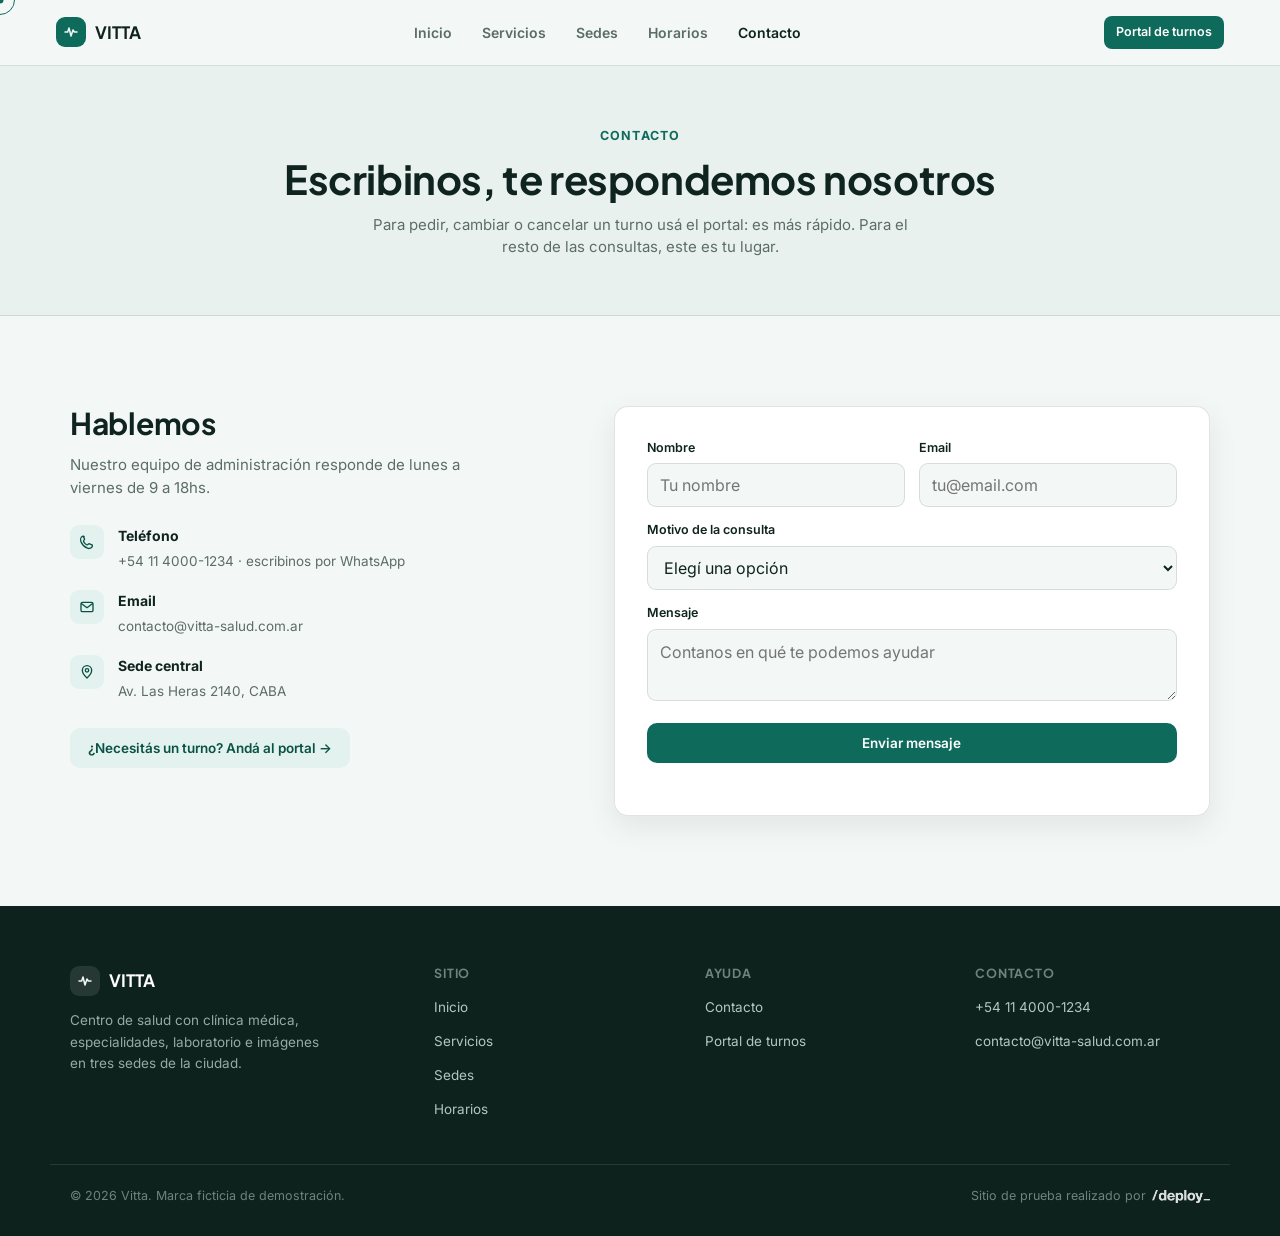
==== pages/informacion/contacto.html @ 583e8c5b "first commit" ====
<!doctype html>
<html lang="es">
<head>
<meta charset="UTF-8">
<base id="siteBase" href="/">
<script>if (location.hostname.endsWith("github.io")) document.getElementById("siteBase").href = "/vitta-consultorios/";</script>
<meta name="viewport" content="width=device-width, initial-scale=1">
<title>Contacto · Vitta</title>
<meta name="description" content="Contactate con Vitta: teléfono, email, dirección de la sede central y formulario de contacto.">
<meta name="theme-color" content="#0e6b5c">
<link rel="icon" type="image/svg+xml" href="assets/img/favicon.svg">
<link rel="preconnect" href="https://fonts.googleapis.com">
<link rel="preconnect" href="https://fonts.gstatic.com" crossorigin>
<link href="https://fonts.googleapis.com/css2?family=Plus+Jakarta+Sans:wght@500;600;700;800&family=Inter:wght@400;500;600;700&display=swap" rel="stylesheet">
<link rel="stylesheet" href="assets/css/base.css">
<link rel="stylesheet" href="assets/css/components.css">
<link rel="stylesheet" href="assets/css/public.css">
<link rel="stylesheet" href="assets/css/responsive.css">
</head>
<body>

<div class="cursor-dot" id="cursorDot" aria-hidden="true"></div>
<div class="cursor-ring" id="cursorRing" aria-hidden="true"></div>

<!-- NAV -->
<nav class="pub-nav" id="pubNav">
  <a href="index.html" class="pub-nav__brand">
    <span class="mark"><svg viewBox="0 0 24 24"><path d="M3 12h4l2-6 3 12 3-9 2 3h4"/></svg></span>
    VITTA
  </a>
  <ul class="pub-nav__links" id="pubNavLinks">
    <li><a href="index.html">Inicio</a></li>
    <li><a href="index.html#servicios">Servicios</a></li>
    <li><a href="pages/informacion/sedes.html">Sedes</a></li>
    <li><a href="pages/informacion/horarios.html">Horarios</a></li>
    <li><a href="pages/informacion/contacto.html" class="is-active">Contacto</a></li>
    <li><a href="pages/sistema/portal.html" class="btn btn--primary btn--sm pub-nav__mobile-cta">Portal de turnos</a></li>
  </ul>
  <div class="pub-nav__actions">
    <a href="pages/sistema/portal.html" class="btn btn--primary btn--sm pub-nav__cta-desktop">Portal de turnos</a>
    <button class="pub-nav__burger" id="pubBurger" aria-label="Abrir menú" aria-expanded="false">
      <span></span><span></span><span></span>
    </button>
  </div>
</nav>

<header class="pub-page-head">
  <p class="kicker">Contacto</p>
  <h1>Escribinos, te respondemos nosotros</h1>
  <p>Para pedir, cambiar o cancelar un turno usá el portal: es más rápido. Para el resto de las consultas, este es tu lugar.</p>
</header>

<section class="pub-section">
  <div class="pub-contact">
    <div class="pub-contact__info reveal">
      <h2>Hablemos</h2>
      <p>Nuestro equipo de administración responde de lunes a viernes de 9 a 18hs.</p>
      <ul class="pub-contact__list">
        <li>
          <a href="https://wa.me/541140001234?text=Hola!%20Quiero%20consultar%20sobre%20un%20turno%20en%20Vitta." target="_blank" rel="noopener noreferrer" class="pub-contact__list-link">
            <span class="icon-btn"><svg viewBox="0 0 24 24"><path d="M6.5 3.5c1 2 1.6 3.3 1.8 4.2.2 1-1.7 2-1.6 2.9.2 1.9 3.7 5.4 5.6 5.6.9.1 1.9-1.8 2.9-1.6.9.2 2.2.8 4.2 1.8.6.3.9 1.1.6 2-1 2.9-4.7 4-7.3 2.9-4-1.7-8.1-5.8-9.8-9.8C1.7 8 2.8 4.3 5.7 3.3c.9-.3 1.7 0 2 .6Z"/></svg></span>
            <div><strong>Teléfono</strong><span>+54 11 4000-1234 · escribinos por WhatsApp</span></div>
          </a>
        </li>
        <li>
          <a href="https://mail.google.com/mail/?view=cm&amp;fs=1&amp;to=contacto@vitta-salud.com.ar" target="_blank" rel="noopener noreferrer" class="pub-contact__list-link">
            <span class="icon-btn"><svg viewBox="0 0 24 24"><rect x="3" y="5" width="18" height="14" rx="2.3"/><path d="M4 7l8 6 8-6"/></svg></span>
            <div><strong>Email</strong><span>contacto@vitta-salud.com.ar</span></div>
          </a>
        </li>
        <li>
          <span class="icon-btn"><svg viewBox="0 0 24 24"><path d="M12 21s7-6.1 7-11.5A7 7 0 0 0 5 9.5C5 14.9 12 21 12 21Z"/><circle cx="12" cy="9.5" r="2.6"/></svg></span>
          <div><strong>Sede central</strong><span>Av. Las Heras 2140, CABA</span></div>
        </li>
      </ul>
      <a href="pages/sistema/portal.html" class="btn btn--soft">¿Necesitás un turno? Andá al portal →</a>
    </div>

    <form class="pub-contact__form reveal reveal-1" id="contactForm" novalidate>
      <p class="form-alert" id="contactAlert" hidden>Completá los campos obligatorios antes de enviar.</p>
      <div class="form-grid">
        <div class="field"><label for="cName">Nombre</label><input id="cName" name="name" required autocomplete="name" data-only="letters" placeholder="Tu nombre"></div>
        <div class="field"><label for="cEmail">Email</label><input id="cEmail" name="email" type="email" required autocomplete="email" placeholder="tu@email.com"></div>
        <div class="field field--full">
          <label for="cMotivo">Motivo de la consulta</label>
          <select id="cMotivo" name="motivo" required>
            <option value="" disabled selected>Elegí una opción</option>
            <option value="administrativo">Consulta administrativa</option>
            <option value="facturacion">Facturación y obras sociales</option>
            <option value="reclamo">Reclamo o sugerencia</option>
            <option value="otro">Otro</option>
          </select>
        </div>
        <div class="field field--full">
          <label for="cMensaje">Mensaje</label>
          <textarea id="cMensaje" name="mensaje" required placeholder="Contanos en qué te podemos ayudar"></textarea>
        </div>
      </div>
      <button type="submit" class="btn btn--primary btn--block pub-contact__submit">Enviar mensaje</button>
      <p class="pub-contact__note" id="contactNote"></p>
    </form>
  </div>
</section>

<!-- FOOTER -->
<footer class="pub-footer">
  <div class="pub-footer__top">
    <div class="pub-footer__col">
      <div class="pub-footer__brand">
        <span class="mark"><svg viewBox="0 0 24 24"><path d="M3 12h4l2-6 3 12 3-9 2 3h4"/></svg></span>
        VITTA
      </div>
      <p>Centro de salud con clínica médica, especialidades, laboratorio e imágenes en tres sedes de la ciudad.</p>
    </div>
    <div class="pub-footer__col">
      <h4>Sitio</h4>
      <ul>
        <li><a href="index.html">Inicio</a></li>
        <li><a href="index.html#servicios">Servicios</a></li>
        <li><a href="pages/informacion/sedes.html">Sedes</a></li>
        <li><a href="pages/informacion/horarios.html">Horarios</a></li>
      </ul>
    </div>
    <div class="pub-footer__col">
      <h4>Ayuda</h4>
      <ul>
        <li><a href="pages/informacion/contacto.html">Contacto</a></li>
        <li><a href="pages/sistema/portal.html">Portal de turnos</a></li>
      </ul>
    </div>
    <div class="pub-footer__col">
      <h4>Contacto</h4>
      <ul>
        <li><a href="https://wa.me/541140001234?text=Hola!%20Quiero%20consultar%20sobre%20un%20turno%20en%20Vitta." target="_blank" rel="noopener noreferrer">+54 11 4000-1234</a></li>
        <li><a href="https://mail.google.com/mail/?view=cm&amp;fs=1&amp;to=contacto@vitta-salud.com.ar" target="_blank" rel="noopener noreferrer">contacto@vitta-salud.com.ar</a></li>
      </ul>
    </div>
  </div>
  <div class="pub-footer__note">
    <span>© 2026 Vitta. Marca ficticia de demostración.</span>
    <span class="pub-footer__credit">Sitio de prueba realizado por <img class="pub-footer__logo" src="assets/img/deploy-logo.png" alt="Deploy" width="900" height="200" loading="lazy"></span>
  </div>
</footer>

<script type="module">
  import { initCursor } from './assets/js/modules/cursor.js';
  import { initPublicNav, initReveal, initContactForm } from './assets/js/modules/public.js';
  import { initInputFilters } from './assets/js/modules/validation.js';
  initCursor();
  initPublicNav();
  initReveal();
  initInputFilters();
  initContactForm();
</script>
</body>
</html>
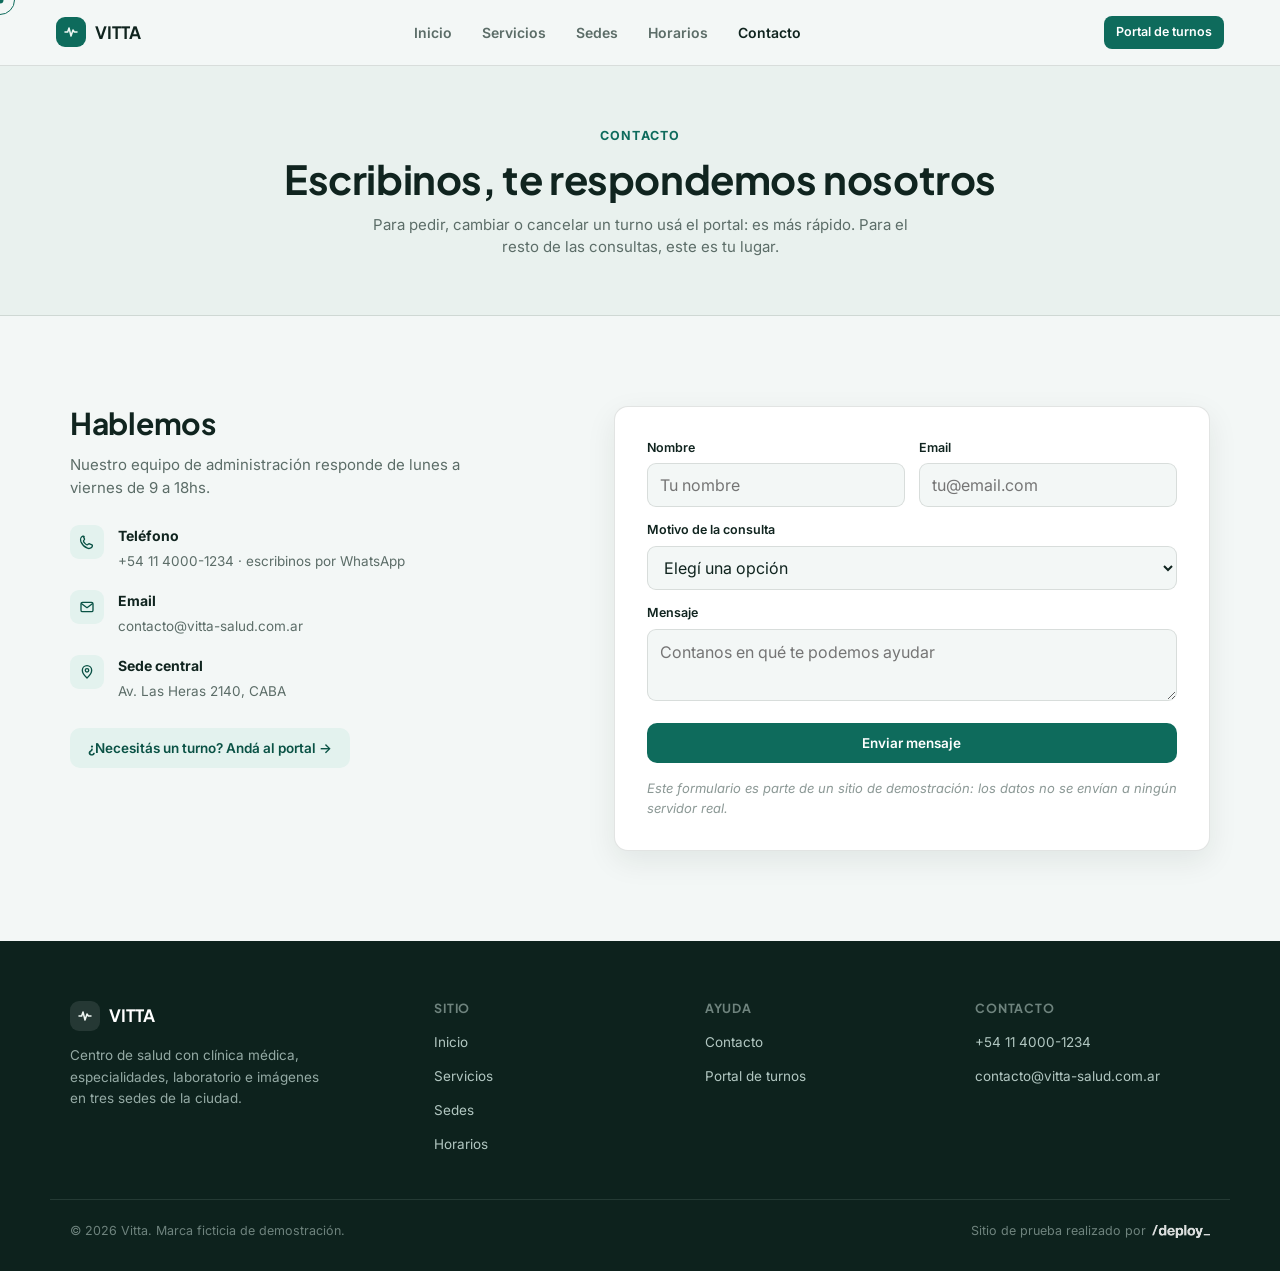
==== commit 76f3dfbc: "cambios" ====
--- a/pages/informacion/contacto.html
+++ b/pages/informacion/contacto.html
@@ -98,6 +98,7 @@
       </div>
       <button type="submit" class="btn btn--primary btn--block pub-contact__submit">Enviar mensaje</button>
       <p class="pub-contact__note" id="contactNote"></p>
+      <p style="margin-top:-4px; font-size:13px; color:var(--muted-2);"><em>Este formulario es parte de un sitio de demostración: los datos no se envían a ningún servidor real.</em></p>
     </form>
   </div>
 </section>
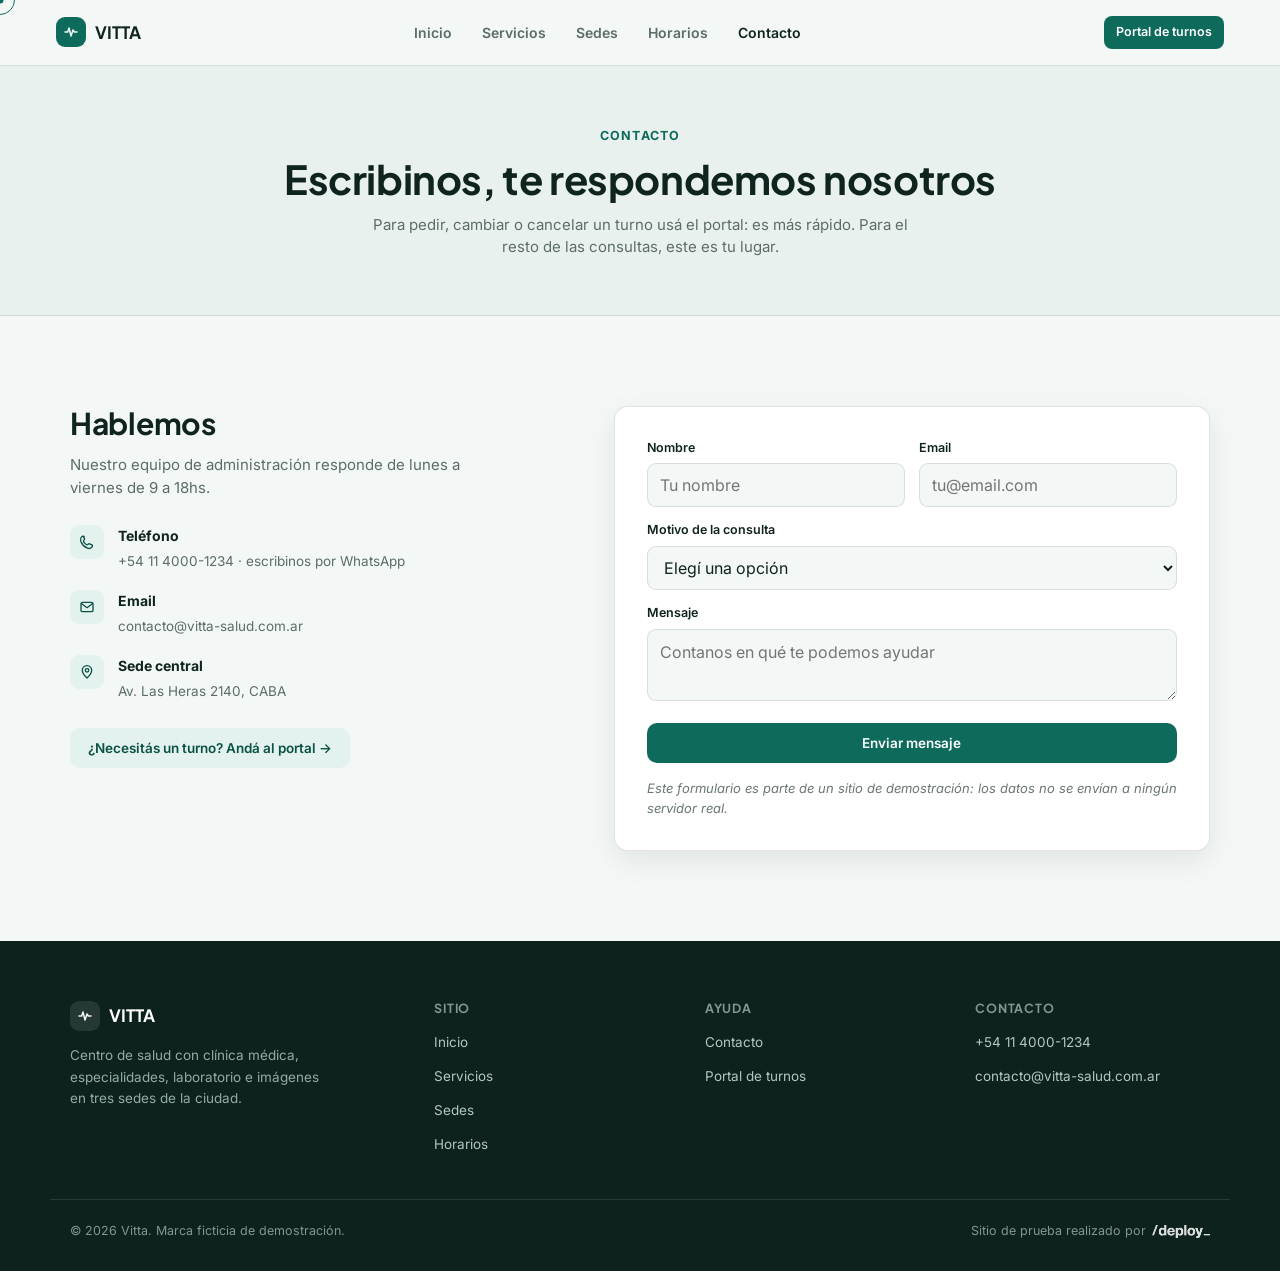
==== commit 30776d58: "Mejoras de rendimiento" ====
--- a/pages/informacion/contacto.html
+++ b/pages/informacion/contacto.html
@@ -7,11 +7,31 @@
 <meta name="viewport" content="width=device-width, initial-scale=1">
 <title>Contacto · Vitta</title>
 <meta name="description" content="Contactate con Vitta: teléfono, email, dirección de la sede central y formulario de contacto.">
+
+<!-- TODO: confirmar/actualizar la URL real al deployar -->
+
+<!-- Open Graph -->
+<meta property="og:type" content="website">
+<meta property="og:site_name" content="Vitta">
+<meta property="og:locale" content="es_AR">
+<meta property="og:url" content="https://devdeploystudio.github.io/vitta-consultorios/pages/informacion/contacto.html">
+<meta property="og:title" content="Contacto · Vitta">
+<meta property="og:description" content="Contactate con Vitta: teléfono, email, dirección de la sede central y formulario de contacto.">
+<meta property="og:image" content="https://devdeploystudio.github.io/vitta-consultorios/assets/img/consultorio-recepcion.jpg">
+
+<!-- Social cards -->
+<meta name="twitter:card" content="summary_large_image">
+<meta name="twitter:title" content="Contacto · Vitta">
+<meta name="twitter:description" content="Contactate con Vitta: teléfono, email, dirección de la sede central y formulario de contacto.">
+<meta name="twitter:image" content="https://devdeploystudio.github.io/vitta-consultorios/assets/img/consultorio-recepcion.jpg">
+
 <meta name="theme-color" content="#0e6b5c">
 <link rel="icon" type="image/svg+xml" href="assets/img/favicon.svg">
 <link rel="preconnect" href="https://fonts.googleapis.com">
 <link rel="preconnect" href="https://fonts.gstatic.com" crossorigin>
-<link href="https://fonts.googleapis.com/css2?family=Plus+Jakarta+Sans:wght@500;600;700;800&family=Inter:wght@400;500;600;700&display=swap" rel="stylesheet">
+<link rel="preload" as="style" href="https://fonts.googleapis.com/css2?family=Plus+Jakarta+Sans:wght@500;600;700;800&family=Inter:wght@400;500;600;700&display=swap">
+<link href="https://fonts.googleapis.com/css2?family=Plus+Jakarta+Sans:wght@500;600;700;800&family=Inter:wght@400;500;600;700&display=swap" rel="stylesheet" media="print" onload="this.media='all'">
+<noscript><link href="https://fonts.googleapis.com/css2?family=Plus+Jakarta+Sans:wght@500;600;700;800&family=Inter:wght@400;500;600;700&display=swap" rel="stylesheet"></noscript>
 <link rel="stylesheet" href="assets/css/base.css">
 <link rel="stylesheet" href="assets/css/components.css">
 <link rel="stylesheet" href="assets/css/public.css">
@@ -44,6 +64,7 @@
   </div>
 </nav>
 
+<main>
 <header class="pub-page-head">
   <p class="kicker">Contacto</p>
   <h1>Escribinos, te respondemos nosotros</h1>
@@ -102,6 +123,7 @@
     </form>
   </div>
 </section>
+</main>
 
 <!-- FOOTER -->
 <footer class="pub-footer">
@@ -114,7 +136,7 @@
       <p>Centro de salud con clínica médica, especialidades, laboratorio e imágenes en tres sedes de la ciudad.</p>
     </div>
     <div class="pub-footer__col">
-      <h4>Sitio</h4>
+      <h3>Sitio</h3>
       <ul>
         <li><a href="index.html">Inicio</a></li>
         <li><a href="index.html#servicios">Servicios</a></li>
@@ -123,14 +145,14 @@
       </ul>
     </div>
     <div class="pub-footer__col">
-      <h4>Ayuda</h4>
+      <h3>Ayuda</h3>
       <ul>
         <li><a href="pages/informacion/contacto.html">Contacto</a></li>
         <li><a href="pages/sistema/portal.html">Portal de turnos</a></li>
       </ul>
     </div>
     <div class="pub-footer__col">
-      <h4>Contacto</h4>
+      <h3>Contacto</h3>
       <ul>
         <li><a href="https://wa.me/541140001234?text=Hola!%20Quiero%20consultar%20sobre%20un%20turno%20en%20Vitta." target="_blank" rel="noopener noreferrer">+54 11 4000-1234</a></li>
         <li><a href="https://mail.google.com/mail/?view=cm&amp;fs=1&amp;to=contacto@vitta-salud.com.ar" target="_blank" rel="noopener noreferrer">contacto@vitta-salud.com.ar</a></li>
@@ -139,7 +161,7 @@
   </div>
   <div class="pub-footer__note">
     <span>© 2026 Vitta. Marca ficticia de demostración.</span>
-    <span class="pub-footer__credit">Sitio de prueba realizado por <img class="pub-footer__logo" src="assets/img/deploy-logo.png" alt="Deploy" width="900" height="200" loading="lazy"></span>
+    <span class="pub-footer__credit">Sitio de prueba realizado por <a href="https://deploystudio.com.ar/" target="_blank" rel="noopener noreferrer"><img class="pub-footer__logo" src="assets/img/deploy-logo.png" alt="Deploy" width="900" height="200" loading="lazy"></a></span>
   </div>
 </footer>
 
